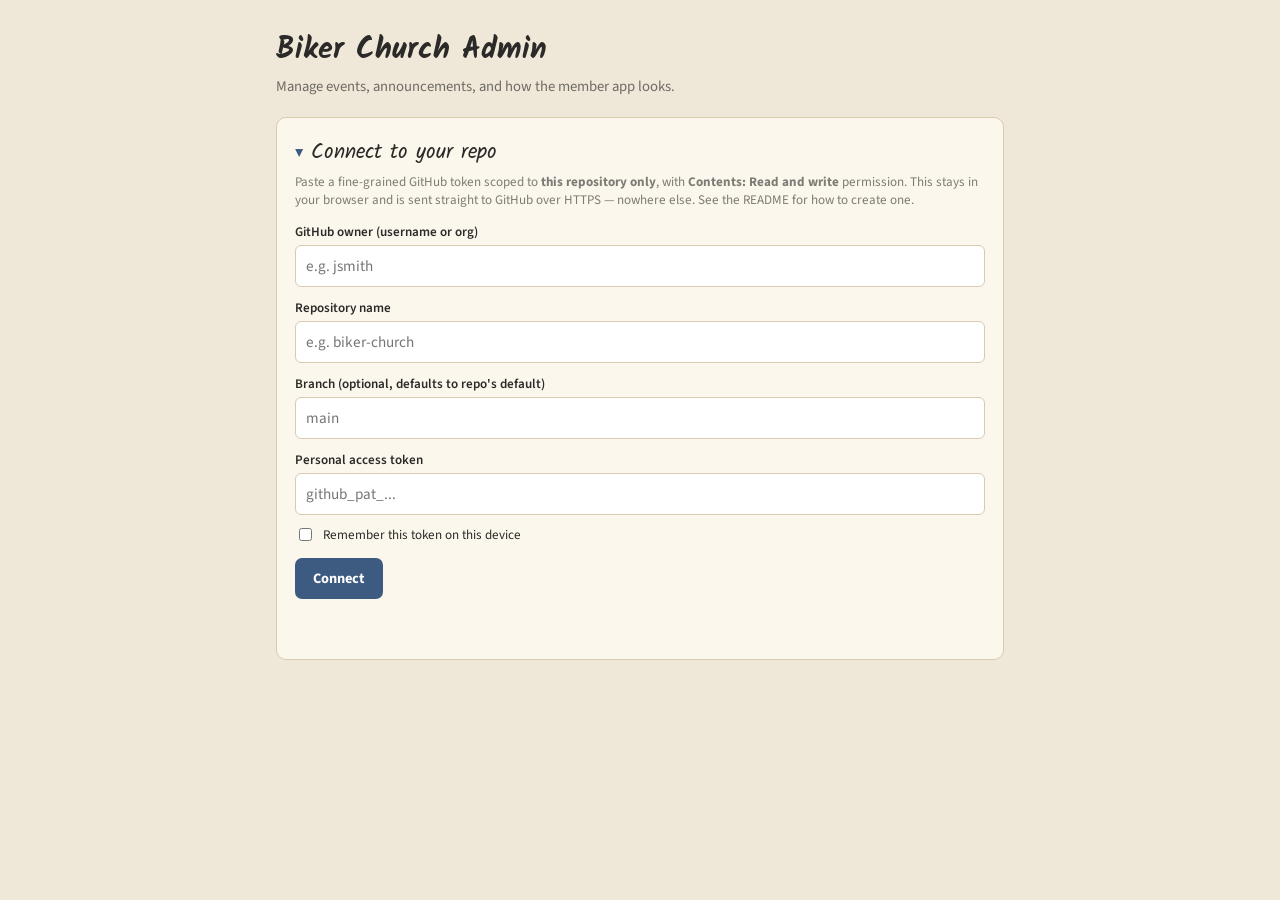
==== admin.html @ 2cd1f899 "Update admin.html" ====
<!DOCTYPE html>
<html lang="en">
<head>
<meta charset="UTF-8">
<meta name="viewport" content="width=device-width, initial-scale=1, viewport-fit=cover">
<title>Biker Church Admin</title>
<meta name="theme-color" content="#3D5A80">
<link rel="manifest" href="manifest-admin.json">
<link rel="apple-touch-icon" href="app-icons/app-icon-192.png">
<link rel="icon" href="app-icons/app-icon-192.png">
<link rel="stylesheet" href="css/style.css">
</head>
<body class="admin-body">

<div class="admin-shell">
  <h1 class="admin-title">Biker Church Admin</h1>
  <p class="admin-sub">Manage events, announcements, and how the member app looks.</p>

  <details class="panel" id="connect-details" open>
    <summary>Connect to your repo <span id="connected-badge" class="connected-badge" style="display:none;">Connected</span></summary>
    <p class="hint">
      Paste a fine-grained GitHub token scoped to <strong>this repository only</strong>, with
      <strong>Contents: Read and write</strong> permission. This stays in your browser and is
      sent straight to GitHub over HTTPS — nowhere else. See the README for how to create one.
    </p>

    <label for="f-owner">GitHub owner (username or org)</label>
    <input type="text" id="f-owner" placeholder="e.g. jsmith">

    <label for="f-repo">Repository name</label>
    <input type="text" id="f-repo" placeholder="e.g. biker-church">

    <label for="f-branch">Branch (optional, defaults to repo's default)</label>
    <input type="text" id="f-branch" placeholder="main">

    <label for="f-token">Personal access token</label>
    <input type="password" id="f-token" placeholder="github_pat_...">

    <div class="toggle-row">
      <input type="checkbox" id="f-remember">
      <label for="f-remember">Remember this token on this device</label>
    </div>

    <button type="button" id="connect-btn" class="btn">Connect</button>
    <p id="connect-status" class="status-line"></p>
  </details>

  <details class="panel data-panel" id="appearance-details" style="display:none;">
    <summary>Appearance</summary>
    <p class="hint">Colors and banner apply to the member app for everyone.</p>

    <label for="a-club-name">Club name</label>
    <input type="text" id="a-club-name">

    <label for="a-tagline">Tagline</label>
    <input type="text" id="a-tagline">

    <label for="a-banner-file">Banner image (upload to replace)</label>
    <input type="file" id="a-banner-file" accept="image/*">
    <img id="current-banner" alt="Current banner" style="display:none;max-width:100%;border-radius:6px;margin-top:8px;">

    <label style="margin-top:18px;">Colors</label>
    <div class="color-grid">
      <div class="color-field"><label for="a-color-bg">Background</label><input type="color" id="a-color-bg"></div>
      <div class="color-field"><label for="a-color-cork">Board</label><input type="color" id="a-color-cork"></div>
      <div class="color-field"><label for="a-color-ink">Text</label><input type="color" id="a-color-ink"></div>
      <div class="color-field"><label for="a-color-accent">Accent</label><input type="color" id="a-color-accent"></div>
      <div class="color-field"><label for="a-color-pin">Pin</label><input type="color" id="a-color-pin"></div>
      <div class="color-field"><label for="a-color-line">Divider</label><input type="color" id="a-color-line"></div>
    </div>

    <button type="button" id="save-appearance-btn" class="btn">Save appearance</button>
    <p id="appearance-status" class="status-line"></p>
  </details>

  <section class="panel data-panel" style="display:none;">
    <h2>Events</h2>
    <p class="hint">Shown on the member app's calendar.</p>

    <button type="button" id="bulk-delete-past-btn" class="btn danger" style="display:none;margin-top:0;margin-bottom:10px;">Delete past events</button>

    <div id="event-list" class="item-list"></div>

    <h3 id="event-form-title" style="font-family:var(--font-display);font-size:1.1rem;margin-top:18px;">Add event</h3>
    <label for="e-title">Title</label>
    <input type="text" id="e-title">
    <label for="e-date">Date</label>
    <input type="date" id="e-date">
    <label for="e-time">Time (optional)</label>
    <input type="time" id="e-time">
    <label for="e-location">Location (optional)</label>
    <input type="text" id="e-location">
    <label for="e-description">Description (optional)</label>
    <textarea id="e-description"></textarea>

    <button type="button" id="save-event-btn" class="btn">Save event</button>
    <button type="button" id="cancel-event-edit" class="btn secondary" style="display:none;">Cancel edit</button>
    <p id="event-status" class="status-line"></p>
  </section>

  <section class="panel data-panel" style="display:none;">
    <h2>Announcements</h2>
    <p class="hint">Shown on the member app's wall.</p>

    <div id="post-list" class="item-list"></div>

    <h3 id="post-form-title" style="font-family:var(--font-display);font-size:1.1rem;margin-top:18px;">Add announcement</h3>
    <label for="p-title">Title</label>
    <input type="text" id="p-title">
    <label for="p-date">Date</label>
    <input type="date" id="p-date">
    <label for="p-body">Message</label>
    <textarea id="p-body"></textarea>

    <label for="p-image-file">Image (optional)</label>
    <input type="file" id="p-image-file" accept="image/*">
    <p class="hint">Large photos are resized automatically before upload.</p>
    <img id="current-post-image" alt="Current announcement image" style="display:none;max-width:100%;max-height:200px;border-radius:6px;margin-top:8px;">
    <div class="toggle-row" id="p-remove-image-row" style="display:none;">
      <input type="checkbox" id="p-remove-image">
      <label for="p-remove-image">Remove this image</label>
    </div>
    
    <div class="toggle-row">
      <input type="checkbox" id="p-pinned">
      <label for="p-pinned">Pin to top of the wall</label>
    </div>

    <button type="button" id="save-post-btn" class="btn">Save announcement</button>
    <button type="button" id="cancel-post-edit" class="btn secondary" style="display:none;">Cancel edit</button>
    <p id="post-status" class="status-line"></p>
  </section>
</div>

<script src="js/github-api.js"></script>
<script src="js/admin.js"></script>
</body>
</html>
---- css/style.css ----
@import url('https://fonts.googleapis.com/css2?family=Kalam:wght@400;700&family=Source+Sans+3:wght@400;600;700&family=IBM+Plex+Mono:wght@500&display=swap');

:root {
  --color-bg: #EFE8D8;
  --color-cork: #7C5A3F;
  --color-ink: #2B2A28;
  --color-accent: #3D5A80;
  --color-pin: #B23A2E;
  --color-line: #D8CBB0;
  --color-card: #FBF7EC;
  --font-display: 'Kalam', cursive;
  --font-body: 'Source Sans 3', system-ui, sans-serif;
  --font-mono: 'IBM Plex Mono', monospace;
}

* { box-sizing: border-box; }

html, body {
  margin: 0;
  padding: 0;
  background: var(--color-bg);
  color: var(--color-ink);
  font-family: var(--font-body);
  -webkit-font-smoothing: antialiased;
}

body {
  min-height: 100vh;
  display: flex;
  flex-direction: column;
  padding-bottom: env(safe-area-inset-bottom);
}

a { color: var(--color-accent); }

button {
  font-family: var(--font-body);
  cursor: pointer;
}

/* ---------- Header / Banner ---------- */

.site-header {
  position: relative;
  background: var(--color-cork);
  color: #FBF7EC;
  overflow: hidden;
}

.banner-img {
  width: 100%;
  height: 150px;
  object-fit: cover;
  display: block;
  filter: saturate(0.9);
}

.banner-fallback {
  height: 150px;
  width: 100%;
  background:
    radial-gradient(circle at 15% 30%, rgba(0,0,0,0.12) 0 3px, transparent 4px),
    radial-gradient(circle at 65% 60%, rgba(0,0,0,0.12) 0 3px, transparent 4px),
    radial-gradient(circle at 40% 80%, rgba(0,0,0,0.1) 0 2px, transparent 3px),
    radial-gradient(circle at 85% 20%, rgba(0,0,0,0.1) 0 2px, transparent 3px),
    linear-gradient(160deg, var(--color-cork), #6a4d34);
}

.header-titles {
  padding: 14px 20px 18px;
}

.club-name {
  font-family: var(--font-display);
  font-size: 2rem;
  margin: 0;
  line-height: 1.1;
  text-shadow: 0 1px 2px rgba(0,0,0,0.25);
}

.club-tagline {
  margin: 4px 0 0;
  font-size: 0.95rem;
  opacity: 0.9;
}

/* ---------- Tab nav (member app) ---------- */

.tab-nav {
  display: flex;
  border-bottom: 1px solid var(--color-line);
  background: var(--color-card);
  position: sticky;
  top: 0;
  z-index: 10;
}

.tab-btn {
  flex: 1;
  border: none;
  background: none;
  padding: 14px 8px;
  font-size: 1rem;
  font-weight: 600;
  color: var(--color-ink);
  opacity: 0.55;
  border-bottom: 3px solid transparent;
}

.tab-btn.active {
  opacity: 1;
  color: var(--color-accent);
  border-bottom-color: var(--color-accent);
}

.tab-panel { display: none; padding: 18px 16px 32px; max-width: 720px; margin: 0 auto; width: 100%; }
.tab-panel.active { display: block; }

main { flex: 1; }

/* ---------- Wall / corkboard ---------- */

.wall-board {
  background: var(--color-cork);
  border-radius: 14px;
  padding: 18px 14px 10px;
  display: grid;
  grid-template-columns: 1fr;
  gap: 18px;
  box-shadow: inset 0 0 0 1px rgba(0,0,0,0.15);
}

@media (min-width: 620px) {
  .wall-board { grid-template-columns: 1fr 1fr; }
}

.note-card {
  position: relative;
  background: var(--color-card);
  border-radius: 3px;
  padding: 18px 16px 14px;
  box-shadow: 0 6px 14px rgba(0,0,0,0.25);
}

.note-card:nth-child(3n+1) { transform: rotate(-1.3deg); }
.note-card:nth-child(3n+2) { transform: rotate(0.9deg); }
.note-card:nth-child(3n)   { transform: rotate(-0.4deg); }

.note-card::before {
  content: '';
  position: absolute;
  top: -9px;
  left: 50%;
  transform: translateX(-50%);
  width: 16px;
  height: 16px;
  border-radius: 50%;
  background: radial-gradient(circle at 35% 30%, #e0857a, var(--color-pin));
  box-shadow: 0 2px 3px rgba(0,0,0,0.4);
}

.note-card.pinned::after {
  content: 'PINNED';
  position: absolute;
  top: 10px;
  right: 10px;
  font-family: var(--font-mono);
  font-size: 0.6rem;
  letter-spacing: 0.08em;
  color: var(--color-pin);
  opacity: 0.7;
}

.note-title {
  font-family: var(--font-display);
  font-size: 1.25rem;
  margin: 0 0 6px;
}

.note-date {
  font-family: var(--font-mono);
  font-size: 0.72rem;
  opacity: 0.6;
  display: block;
  margin-bottom: 8px;
}

.note-body {
  margin: 0;
  font-size: 0.92rem;
  line-height: 1.45;
  white-space: pre-wrap;
}

.empty-state {
  color: #FBF7EC;
  font-family: var(--font-display);
  font-size: 1.1rem;
  text-align: center;
  padding: 30px 10px;
  opacity: 0.85;
}

/* ---------- Calendar / agenda ---------- */

.month-heading {
  font-family: var(--font-display);
  font-size: 1.4rem;
  margin: 26px 0 10px;
  color: var(--color-accent);
}

.month-heading:first-child { margin-top: 0; }

.event-row {
  display: flex;
  gap: 14px;
  align-items: flex-start;
  background: var(--color-card);
  border-radius: 8px;
  padding: 12px 14px;
  margin-bottom: 10px;
  border-left: 4px solid var(--color-accent);
}

.event-date-badge {
  font-family: var(--font-mono);
  font-size: 0.78rem;
  background: var(--color-ink);
  color: var(--color-card);
  border-radius: 6px;
  padding: 6px 8px;
  text-align: center;
  min-width: 52px;
  line-height: 1.2;
}

.event-date-badge .dow { display: block; font-size: 0.62rem; opacity: 0.7; text-transform: uppercase; }
.event-date-badge .dnum { display: block; font-size: 1.1rem; font-weight: 700; }

.event-info { flex: 1; }
.event-title { font-weight: 700; margin: 0 0 3px; }
.event-meta { font-family: var(--font-mono); font-size: 0.75rem; opacity: 0.65; margin: 0 0 5px; }
.event-desc { margin: 0; font-size: 0.9rem; line-height: 1.4; }

.section-label {
  font-family: var(--font-mono);
  font-size: 0.72rem;
  letter-spacing: 0.1em;
  text-transform: uppercase;
  opacity: 0.55;
  margin: 22px 0 8px;
}

/* ---------- Admin ---------- */

.admin-body { background: var(--color-bg); }

.admin-shell {
  max-width: 760px;
  margin: 0 auto;
  padding: 20px 16px 60px;
  width: 100%;
}

.admin-title {
  font-family: var(--font-display);
  font-size: 1.9rem;
  margin: 6px 0 2px;
}

.admin-sub {
  opacity: 0.65;
  margin: 0 0 20px;
  font-size: 0.92rem;
}

.panel {
  background: var(--color-card);
  border: 1px solid var(--color-line);
  border-radius: 10px;
  padding: 18px 18px 20px;
  margin-bottom: 20px;
}

.panel h2 {
  font-family: var(--font-display);
  font-size: 1.3rem;
  margin: 0 0 4px;
}

.panel summary {
  font-family: var(--font-display);
  font-size: 1.3rem;
  margin: 0 0 4px;
  cursor: pointer;
  list-style: none;
  display: flex;
  align-items: center;
  gap: 8px;
}

.panel summary::-webkit-details-marker { display: none; }

.panel summary::before {
  content: '▸';
  font-size: 0.75em;
  color: var(--color-accent);
  transition: transform 0.15s ease;
  flex: none;
}

.panel[open] > summary::before { transform: rotate(90deg); }

.panel:not([open]) { padding-bottom: 18px; }

.panel .hint { font-size: 0.82rem; opacity: 0.6; margin: 0 0 14px; }

label {
  display: block;
  font-size: 0.82rem;
  font-weight: 600;
  margin: 12px 0 4px;
}

label:first-of-type { margin-top: 0; }

input[type=text], input[type=date], input[type=time], input[type=password], input[type=color], textarea, select {
  width: 100%;
  font-family: var(--font-body);
  font-size: 0.95rem;
  padding: 9px 10px;
  border: 1px solid var(--color-line);
  border-radius: 6px;
  background: #fff;
  color: var(--color-ink);
}

input[type=color] { padding: 3px; height: 40px; }

textarea { resize: vertical; min-height: 70px; }

.color-grid {
  display: grid;
  grid-template-columns: repeat(auto-fill, minmax(120px, 1fr));
  gap: 10px 14px;
}

.color-field { display: flex; align-items: center; gap: 8px; }
.color-field label { margin: 0; flex: 1; }
.color-field input { width: 44px; flex: none; }

.btn {
  display: inline-block;
  border: none;
  border-radius: 7px;
  padding: 10px 18px;
  font-weight: 700;
  font-size: 0.9rem;
  background: var(--color-accent);
  color: #fff;
  margin-top: 14px;
}

.btn.secondary {
  background: none;
  color: var(--color-accent);
  border: 1px solid var(--color-accent);
}

.btn.danger { background: var(--color-pin); }
.btn:disabled { opacity: 0.5; cursor: not-allowed; }

.item-list { display: flex; flex-direction: column; gap: 8px; margin: 10px 0 4px; }

.item-row {
  display: flex;
  align-items: center;
  gap: 10px;
  background: #fff;
  border: 1px solid var(--color-line);
  border-radius: 7px;
  padding: 8px 10px;
}

.item-row.past { opacity: 0.55; }

.past-tag {
  font-family: var(--font-mono);
  font-size: 0.62rem;
  letter-spacing: 0.06em;
  color: var(--color-pin);
  border: 1px solid var(--color-pin);
  border-radius: 4px;
  padding: 1px 4px;
  margin-left: 6px;
  vertical-align: middle;
}

.item-row .item-main { flex: 1; min-width: 0; }
.item-row .item-main strong { display: block; font-size: 0.9rem; }
.item-row .item-main span { display: block; font-size: 0.75rem; opacity: 0.6; font-family: var(--font-mono); }
.item-row button { border: none; background: none; font-size: 1.05rem; padding: 4px 6px; }

.status-line {
  font-size: 0.85rem;
  margin-top: 10px;
  min-height: 1.2em;
}

.status-line.ok { color: #3a7a4a; }
.status-line.err { color: var(--color-pin); }
.status-line.busy { opacity: 0.6; }

.toggle-row { display: flex; align-items: center; gap: 8px; margin-top: 10px; }
.toggle-row label { margin: 0; font-weight: 400; }

.connected-badge {
  display: inline-block;
  font-family: var(--font-mono);
  font-size: 0.72rem;
  padding: 3px 8px;
  border-radius: 20px;
  background: #dcebe0;
  color: #2b6a3d;
  margin-left: 8px;
}

footer.site-footer {
  text-align: center;
  font-size: 0.75rem;
  opacity: 0.45;
  padding: 20px 10px 30px;
  font-family: var(--font-mono);
}

@media (prefers-reduced-motion: reduce) {
  * { transition: none !important; animation: none !important; }
}

:focus-visible {
  outline: 3px solid var(--color-accent);
  outline-offset: 2px;
}
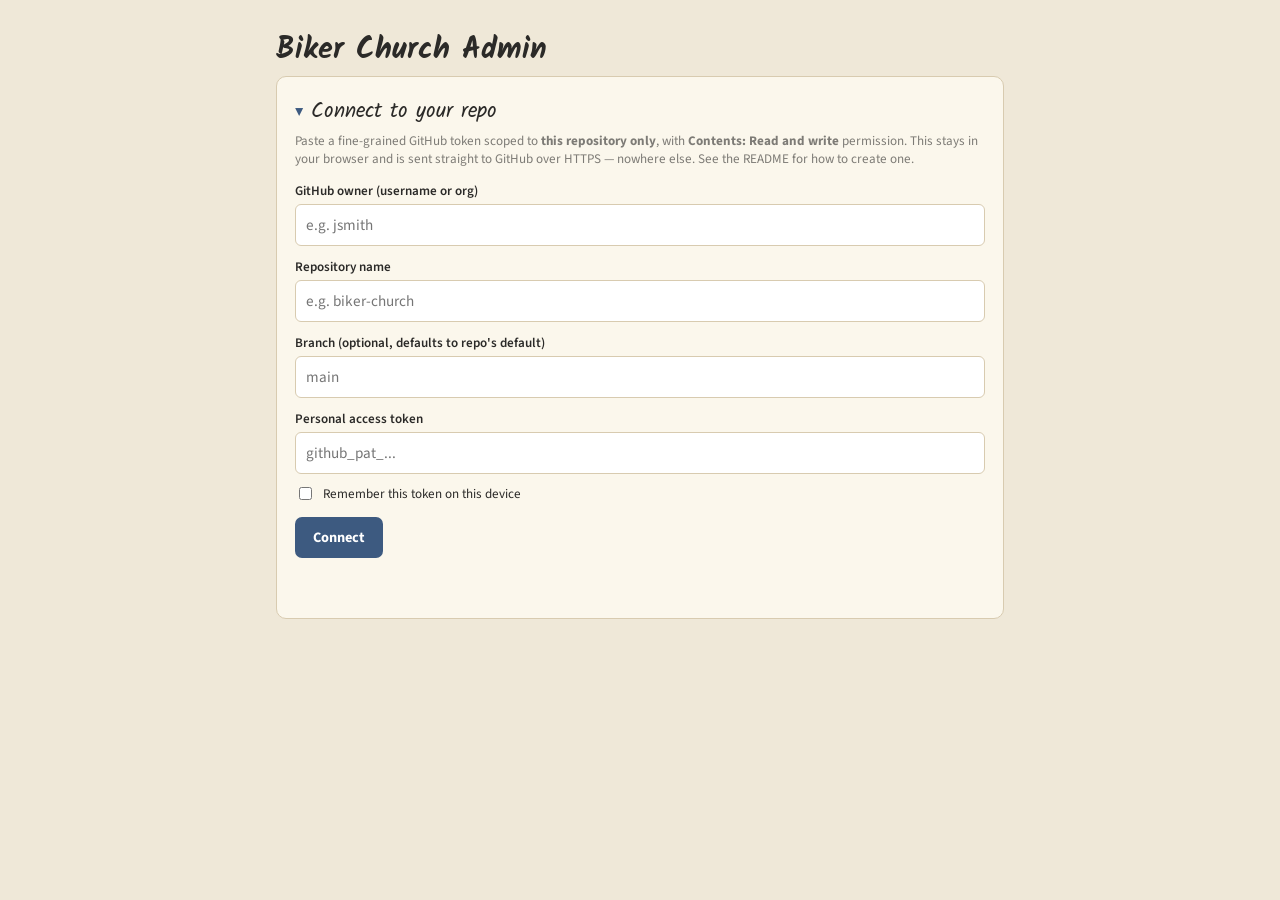
==== commit b8df5c9a: "admin.html - new layout for admin page" ====
--- a/admin.html
+++ b/admin.html
@@ -14,122 +14,157 @@
 
 <div class="admin-shell">
   <h1 class="admin-title">Biker Church Admin</h1>
-  <p class="admin-sub">Manage events, announcements, and how the member app looks.</p>
 
-  <details class="panel" id="connect-details" open>
-    <summary>Connect to your repo <span id="connected-badge" class="connected-badge" style="display:none;">Connected</span></summary>
-    <p class="hint">
-      Paste a fine-grained GitHub token scoped to <strong>this repository only</strong>, with
-      <strong>Contents: Read and write</strong> permission. This stays in your browser and is
-      sent straight to GitHub over HTTPS — nowhere else. See the README for how to create one.
-    </p>
+  <div id="publish-bar" class="publish-bar" style="display:none;">
+    <div class="publish-bar-main">
+      <span id="publish-summary" class="publish-status-text">No unsaved changes.</span>
+      <p id="publish-status" class="status-line" style="margin:2px 0 0;"></p>
+    </div>
+    <div class="publish-bar-actions">
+      <button type="button" id="discard-draft-btn" class="btn secondary small">Discard draft</button>
+      <button type="button" id="publish-btn" class="btn small" disabled>Publish changes</button>
+    </div>
+  </div>
 
-    <label for="f-owner">GitHub owner (username or org)</label>
-    <input type="text" id="f-owner" placeholder="e.g. jsmith">
+  <div class="layout">
+    <div class="col-left">
 
-    <label for="f-repo">Repository name</label>
-    <input type="text" id="f-repo" placeholder="e.g. biker-church">
+      <div class="panel data-panel" style="display:none;">
+        <h2 id="event-form-title">Add event</h2>
+        <p class="hint">Shown on the member app's calendar.</p>
 
-    <label for="f-branch">Branch (optional, defaults to repo's default)</label>
-    <input type="text" id="f-branch" placeholder="main">
+        <label for="e-title">Title</label>
+        <input type="text" id="e-title">
+        <label for="e-date">Date</label>
+        <input type="date" id="e-date">
+        <label for="e-time">Time (optional)</label>
+        <input type="time" id="e-time">
+        <label for="e-location">Location (optional)</label>
+        <input type="text" id="e-location">
+        <label for="e-description">Description (optional)</label>
+        <textarea id="e-description"></textarea>
 
-    <label for="f-token">Personal access token</label>
-    <input type="password" id="f-token" placeholder="github_pat_...">
+        <button type="button" id="save-event-btn" class="btn">Save event</button>
+        <button type="button" id="cancel-event-edit" class="btn secondary" style="display:none;">Cancel edit</button>
+        <p id="event-status" class="status-line"></p>
+      </div>
 
-    <div class="toggle-row">
-      <input type="checkbox" id="f-remember">
-      <label for="f-remember">Remember this token on this device</label>
+      <div class="panel data-panel" style="display:none;">
+        <h2 id="post-form-title">Add announcement</h2>
+        <p class="hint">Shown on the member app's wall.</p>
+
+        <label for="p-title">Title</label>
+        <input type="text" id="p-title">
+        <label for="p-date">Date</label>
+        <input type="date" id="p-date">
+        <label for="p-body">Message</label>
+        <textarea id="p-body"></textarea>
+
+        <div class="link-insert-row">
+          <input type="text" id="p-link-text" placeholder="Link text (e.g. RSVP here)">
+          <input type="text" id="p-link-url" placeholder="https://…">
+          <button type="button" id="insert-link-btn" class="btn secondary small">Insert link</button>
+        </div>
+        <p class="hint" style="margin:4px 0 0;">Inserts a clickable link into the message above. You can also type it directly as <code>[link text](https://example.com)</code>.</p>
+
+        <label for="p-image-file">Image (optional)</label>
+        <input type="file" id="p-image-file" accept="image/*">
+        <p class="hint">Large photos are resized automatically before upload.</p>
+        <img id="current-post-image" alt="Current announcement image" style="display:none;max-width:100%;max-height:200px;border-radius:6px;margin-top:8px;">
+        <div class="toggle-row" id="p-remove-image-row" style="display:none;">
+          <input type="checkbox" id="p-remove-image">
+          <label for="p-remove-image">Remove this image</label>
+        </div>
+
+        <div class="toggle-row">
+          <input type="checkbox" id="p-pinned">
+          <label for="p-pinned">Pin to top of the wall</label>
+        </div>
+
+        <button type="button" id="save-post-btn" class="btn">Save announcement</button>
+        <button type="button" id="cancel-post-edit" class="btn secondary" style="display:none;">Cancel edit</button>
+        <p id="post-status" class="status-line"></p>
+      </div>
+
+      <details class="panel data-panel" id="appearance-details" style="display:none;">
+        <summary>Appearance</summary>
+        <p class="hint">Colors and banner apply to the member app for everyone.</p>
+
+        <label for="a-club-name">Club name</label>
+        <input type="text" id="a-club-name">
+
+        <label for="a-tagline">Tagline</label>
+        <input type="text" id="a-tagline">
+
+        <div class="toggle-row">
+          <input type="checkbox" id="a-hide-club-title">
+          <label for="a-hide-club-title">Hide club title</label>
+        </div>
+
+        <label for="a-banner-file">Banner image (upload to replace)</label>
+        <input type="file" id="a-banner-file" accept="image/*">
+        <img id="current-banner" alt="Current banner" style="display:none;max-width:100%;border-radius:6px;margin-top:8px;">
+
+        <label style="margin-top:18px;">Colors</label>
+        <div class="color-grid">
+          <div class="color-field"><label for="a-color-bg">Background</label><input type="color" id="a-color-bg"></div>
+          <div class="color-field"><label for="a-color-cork">Board</label><input type="color" id="a-color-cork"></div>
+          <div class="color-field"><label for="a-color-ink">Text</label><input type="color" id="a-color-ink"></div>
+          <div class="color-field"><label for="a-color-accent">Accent</label><input type="color" id="a-color-accent"></div>
+          <div class="color-field"><label for="a-color-pin">Pin</label><input type="color" id="a-color-pin"></div>
+          <div class="color-field"><label for="a-color-line">Divider</label><input type="color" id="a-color-line"></div>
+        </div>
+
+        <button type="button" id="save-appearance-btn" class="btn">Save appearance</button>
+        <p id="appearance-status" class="status-line"></p>
+      </details>
+
+      <details class="panel" id="connect-details" open>
+        <summary>Connect to your repo <span id="connected-badge" class="connected-badge" style="display:none;">Connected</span></summary>
+        <p class="hint">
+          Paste a fine-grained GitHub token scoped to <strong>this repository only</strong>, with
+          <strong>Contents: Read and write</strong> permission. This stays in your browser and is
+          sent straight to GitHub over HTTPS — nowhere else. See the README for how to create one.
+        </p>
+
+        <label for="f-owner">GitHub owner (username or org)</label>
+        <input type="text" id="f-owner" placeholder="e.g. jsmith">
+
+        <label for="f-repo">Repository name</label>
+        <input type="text" id="f-repo" placeholder="e.g. biker-church">
+
+        <label for="f-branch">Branch (optional, defaults to repo's default)</label>
+        <input type="text" id="f-branch" placeholder="main">
+
+        <label for="f-token">Personal access token</label>
+        <input type="password" id="f-token" placeholder="github_pat_...">
+
+        <div class="toggle-row">
+          <input type="checkbox" id="f-remember">
+          <label for="f-remember">Remember this token on this device</label>
+        </div>
+
+        <button type="button" id="connect-btn" class="btn">Connect</button>
+        <p id="connect-status" class="status-line"></p>
+      </details>
+
     </div>
 
-    <button type="button" id="connect-btn" class="btn">Connect</button>
-    <p id="connect-status" class="status-line"></p>
-  </details>
+    <div class="col-right">
 
-  <details class="panel data-panel" id="appearance-details" style="display:none;">
-    <summary>Appearance</summary>
-    <p class="hint">Colors and banner apply to the member app for everyone.</p>
+      <details class="panel list-panel data-panel" name="admin-lists" style="display:none;" open>
+        <summary>Events <span id="event-count-badge" class="count-badge"></span></summary>
+        <button type="button" id="bulk-delete-past-btn" class="btn danger" style="display:none;margin-top:0;margin-bottom:10px;">Delete past events</button>
+        <div id="event-list" class="item-list"></div>
+      </details>
 
-    <label for="a-club-name">Club name</label>
-    <input type="text" id="a-club-name">
+      <details class="panel list-panel data-panel" name="admin-lists" style="display:none;">
+        <summary>Announcements <span id="post-count-badge" class="count-badge"></span></summary>
+        <div id="post-list" class="item-list"></div>
+      </details>
 
-    <label for="a-tagline">Tagline</label>
-    <input type="text" id="a-tagline">
-
-    <label for="a-banner-file">Banner image (upload to replace)</label>
-    <input type="file" id="a-banner-file" accept="image/*">
-    <img id="current-banner" alt="Current banner" style="display:none;max-width:100%;border-radius:6px;margin-top:8px;">
-
-    <label style="margin-top:18px;">Colors</label>
-    <div class="color-grid">
-      <div class="color-field"><label for="a-color-bg">Background</label><input type="color" id="a-color-bg"></div>
-      <div class="color-field"><label for="a-color-cork">Board</label><input type="color" id="a-color-cork"></div>
-      <div class="color-field"><label for="a-color-ink">Text</label><input type="color" id="a-color-ink"></div>
-      <div class="color-field"><label for="a-color-accent">Accent</label><input type="color" id="a-color-accent"></div>
-      <div class="color-field"><label for="a-color-pin">Pin</label><input type="color" id="a-color-pin"></div>
-      <div class="color-field"><label for="a-color-line">Divider</label><input type="color" id="a-color-line"></div>
     </div>
-
-    <button type="button" id="save-appearance-btn" class="btn">Save appearance</button>
-    <p id="appearance-status" class="status-line"></p>
-  </details>
-
-  <section class="panel data-panel" style="display:none;">
-    <h2>Events</h2>
-    <p class="hint">Shown on the member app's calendar.</p>
-
-    <button type="button" id="bulk-delete-past-btn" class="btn danger" style="display:none;margin-top:0;margin-bottom:10px;">Delete past events</button>
-
-    <div id="event-list" class="item-list"></div>
-
-    <h3 id="event-form-title" style="font-family:var(--font-display);font-size:1.1rem;margin-top:18px;">Add event</h3>
-    <label for="e-title">Title</label>
-    <input type="text" id="e-title">
-    <label for="e-date">Date</label>
-    <input type="date" id="e-date">
-    <label for="e-time">Time (optional)</label>
-    <input type="time" id="e-time">
-    <label for="e-location">Location (optional)</label>
-    <input type="text" id="e-location">
-    <label for="e-description">Description (optional)</label>
-    <textarea id="e-description"></textarea>
-
-    <button type="button" id="save-event-btn" class="btn">Save event</button>
-    <button type="button" id="cancel-event-edit" class="btn secondary" style="display:none;">Cancel edit</button>
-    <p id="event-status" class="status-line"></p>
-  </section>
-
-  <section class="panel data-panel" style="display:none;">
-    <h2>Announcements</h2>
-    <p class="hint">Shown on the member app's wall.</p>
-
-    <div id="post-list" class="item-list"></div>
-
-    <h3 id="post-form-title" style="font-family:var(--font-display);font-size:1.1rem;margin-top:18px;">Add announcement</h3>
-    <label for="p-title">Title</label>
-    <input type="text" id="p-title">
-    <label for="p-date">Date</label>
-    <input type="date" id="p-date">
-    <label for="p-body">Message</label>
-    <textarea id="p-body"></textarea>
-
-    <label for="p-image-file">Image (optional)</label>
-    <input type="file" id="p-image-file" accept="image/*">
-    <p class="hint">Large photos are resized automatically before upload.</p>
-    <img id="current-post-image" alt="Current announcement image" style="display:none;max-width:100%;max-height:200px;border-radius:6px;margin-top:8px;">
-    <div class="toggle-row" id="p-remove-image-row" style="display:none;">
-      <input type="checkbox" id="p-remove-image">
-      <label for="p-remove-image">Remove this image</label>
-    </div>
-    
-    <div class="toggle-row">
-      <input type="checkbox" id="p-pinned">
-      <label for="p-pinned">Pin to top of the wall</label>
-    </div>
-
-    <button type="button" id="save-post-btn" class="btn">Save announcement</button>
-    <button type="button" id="cancel-post-edit" class="btn secondary" style="display:none;">Cancel edit</button>
-    <p id="post-status" class="status-line"></p>
-  </section>
+  </div>
 </div>
 
 <script src="js/github-api.js"></script>
--- a/css/style.css
+++ b/css/style.css
@@ -80,7 +80,7 @@
 
 .club-tagline {
   margin: 4px 0 0;
-  font-size: 0.95rem;
+  font-size: 1.1rem;
   opacity: 0.9;
 }
 
@@ -171,6 +171,15 @@
   opacity: 0.7;
 }
 
+.note-thumb {
+  display: block;
+  width: 100%;
+  max-height: 140px;
+  object-fit: cover;
+  border-radius: 3px;
+  margin-bottom: 10px;
+}
+
 .note-title {
   font-family: var(--font-display);
   font-size: 1.25rem;
@@ -226,8 +235,8 @@
 .event-date-badge {
   font-family: var(--font-mono);
   font-size: 0.78rem;
-  background: var(--color-ink);
-  color: var(--color-card);
+  background: var(--color-line);
+  color: var(--color-ink);
   border-radius: 6px;
   padding: 6px 8px;
   text-align: center;
@@ -371,6 +380,56 @@
 .btn.danger { background: var(--color-pin); }
 .btn:disabled { opacity: 0.5; cursor: not-allowed; }
 
+.btn.small {
+  padding: 7px 12px;
+  font-size: 0.82rem;
+  margin-top: 0;
+}
+
+.publish-bar {
+  position: sticky;
+  top: 0;
+  z-index: 20;
+  display: flex;
+  align-items: center;
+  justify-content: space-between;
+  gap: 12px;
+  background: var(--color-card);
+  border: 1px solid var(--color-line);
+  border-radius: 10px;
+  padding: 10px 14px;
+  margin-bottom: 18px;
+  flex-wrap: wrap;
+}
+
+.publish-bar-main { display: flex; flex-direction: column; min-width: 0; }
+
+.publish-status-text { font-size: 0.88rem; font-weight: 600; }
+.publish-status-text.dirty { color: var(--color-pin); }
+.publish-status-text.ok { color: #3a7a4a; }
+
+.publish-bar-actions { display: flex; gap: 8px; flex: none; }
+
+.link-insert-row {
+  display: flex;
+  gap: 8px;
+  margin-top: 8px;
+  flex-wrap: wrap;
+}
+
+.link-insert-row input { flex: 1; min-width: 120px; }
+.link-insert-row button { flex: none; }
+
+code {
+  background: rgba(0,0,0,0.06);
+  border-radius: 4px;
+  padding: 1px 5px;
+  font-family: var(--font-mono);
+  font-size: 0.85em;
+}
+
+.note-body a { color: var(--color-accent); font-weight: 600; text-decoration: underline; }
+
 .item-list { display: flex; flex-direction: column; gap: 8px; margin: 10px 0 4px; }
 
 .item-row {
@@ -442,3 +501,104 @@
   outline: 3px solid var(--color-accent);
   outline-offset: 2px;
 }
+
+/* ===========================
+   Install Banner
+   =========================== */
+
+.install-banner {
+    position: fixed;
+    bottom: 0;
+    left: 0;
+    right: 0;
+
+    display: flex;
+    justify-content: space-between;
+    align-items: center;
+
+    padding: 12px 16px;
+
+    background: #333;
+    color: white;
+
+    box-shadow: 0 -2px 8px rgba(0,0,0,.25);
+
+    z-index: 9999;
+}
+
+.install-buttons {
+    display: flex;
+    gap: 8px;
+}
+
+.install-banner button {
+    cursor: pointer;
+    border: none;
+    border-radius: 4px;
+    padding: 8px 14px;
+    font-size: .9rem;
+}
+
+#installButton {
+    background: #1976d2;
+    color: white;
+}
+
+#dismissInstall {
+    background: transparent;
+    color: white;
+    font-size: 18px;
+}
+
+.hidden {
+    display: none;
+}
+
+.image-viewer {
+    position: fixed;
+    inset: 0;
+    background: rgba(0,0,0,.8);
+
+    display: flex;
+    align-items: center;
+    justify-content: center;
+
+    z-index: 10000;
+}
+
+.image-viewer img {
+    max-width: 95%;
+    max-height: 95%;
+    object-fit: contain;
+}
+
+.hidden {
+    display: none;
+}
+
+.clickable-image {
+    cursor: pointer;
+}
+
+/* Calendar day cards */
+
+.day-card {
+    display: flex;
+    gap: 12px;
+    padding: 12px;
+    margin-bottom: 10px;
+}
+
+.day-card:nth-child(even) {
+    background: rgba(0,0,0,.03);
+}
+
+.day-events {
+    flex: 1;
+}
+
+.event-info + .event-info {
+    border-top: 1px solid var(--color-line);
+    margin-top: 8px;
+    padding-top: 8px;
+}
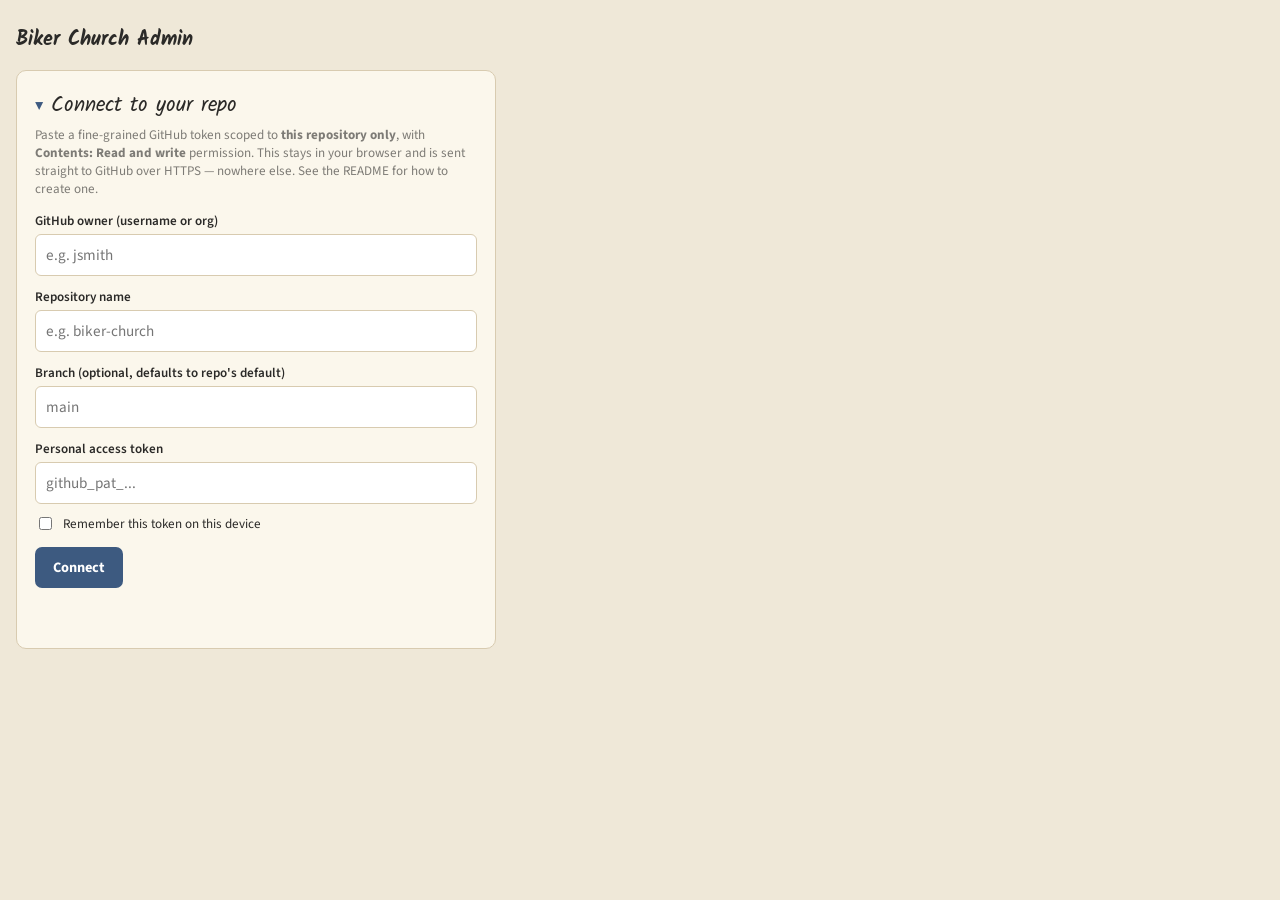
==== commit c39a2109: "Update time fields to include start and end times" ====
--- a/admin.html
+++ b/admin.html
@@ -37,8 +37,10 @@
         <input type="text" id="e-title">
         <label for="e-date">Date</label>
         <input type="date" id="e-date">
-        <label for="e-time">Time (optional)</label>
+        <label for="e-time">Start Time</label>
         <input type="time" id="e-time">
+        <label for="e-end-time">End Time</label>
+        <input type="time" id="e-end-time">
         <label for="e-location">Location (optional)</label>
         <input type="text" id="e-location">
         <label for="e-description">Description (optional)</label>
--- a/css/style.css
+++ b/css/style.css
@@ -266,7 +266,7 @@
 .admin-body { background: var(--color-bg); }
 
 .admin-shell {
-  max-width: 760px;
+  max-width: 1400px;
   margin: 0 auto;
   padding: 20px 16px 60px;
   width: 100%;
@@ -274,14 +274,23 @@
 
 .admin-title {
   font-family: var(--font-display);
-  font-size: 1.9rem;
-  margin: 6px 0 2px;
-}
-
-.admin-sub {
-  opacity: 0.65;
-  margin: 0 0 20px;
-  font-size: 0.92rem;
+  font-size: 1.25rem;
+  margin: 4px 0 14px;
+}
+
+.layout {
+  display: flex;
+  flex-direction: column;
+  gap: 18px;
+}
+
+.col-left, .col-right { display: flex; flex-direction: column; gap: 18px; min-width: 0; }
+
+/* Two-column layout once there's real laptop-width room to use */
+@media (min-width: 900px) {
+  .layout { flex-direction: row; align-items: flex-start; }
+  .col-left { flex: 0 0 480px; }
+  .col-right { flex: 1; position: sticky; top: 20px; }
 }
 
 .panel {
@@ -292,6 +301,8 @@
   margin-bottom: 20px;
 }
 
+.col-left > .panel, .col-right > .panel { margin-bottom: 0; }
+
 .panel h2 {
   font-family: var(--font-display);
   font-size: 1.3rem;
@@ -321,7 +332,22 @@
 
 .panel[open] > summary::before { transform: rotate(90deg); }
 
-.panel:not([open]) { padding-bottom: 18px; }
+details.panel:not([open]) {
+  padding: 12px 18px 13px;
+}
+
+.list-panel summary {
+  display: flex;
+  align-items: center;
+  justify-content: space-between;
+}
+
+.list-panel summary .count-badge {
+  font-family: var(--font-mono);
+  font-size: 0.72rem;
+  opacity: 0.55;
+  font-weight: 400;
+}
 
 .panel .hint { font-size: 0.82rem; opacity: 0.6; margin: 0 0 14px; }
 
@@ -602,3 +628,24 @@
     margin-top: 8px;
     padding-top: 8px;
 }
+
+
+.event-title-row {
+    display: flex;
+    justify-content: space-between;
+    align-items: center;
+}
+
+.calendar-btn {
+    background: none;
+    border: none;
+    padding: 0.25rem 0.5rem;
+    margin-right: 0.25rem;
+    font-size: 1.1rem;
+    cursor: pointer;
+    line-height: 1;
+}
+
+.calendar-btn:hover {
+    opacity: 0.7;
+}
